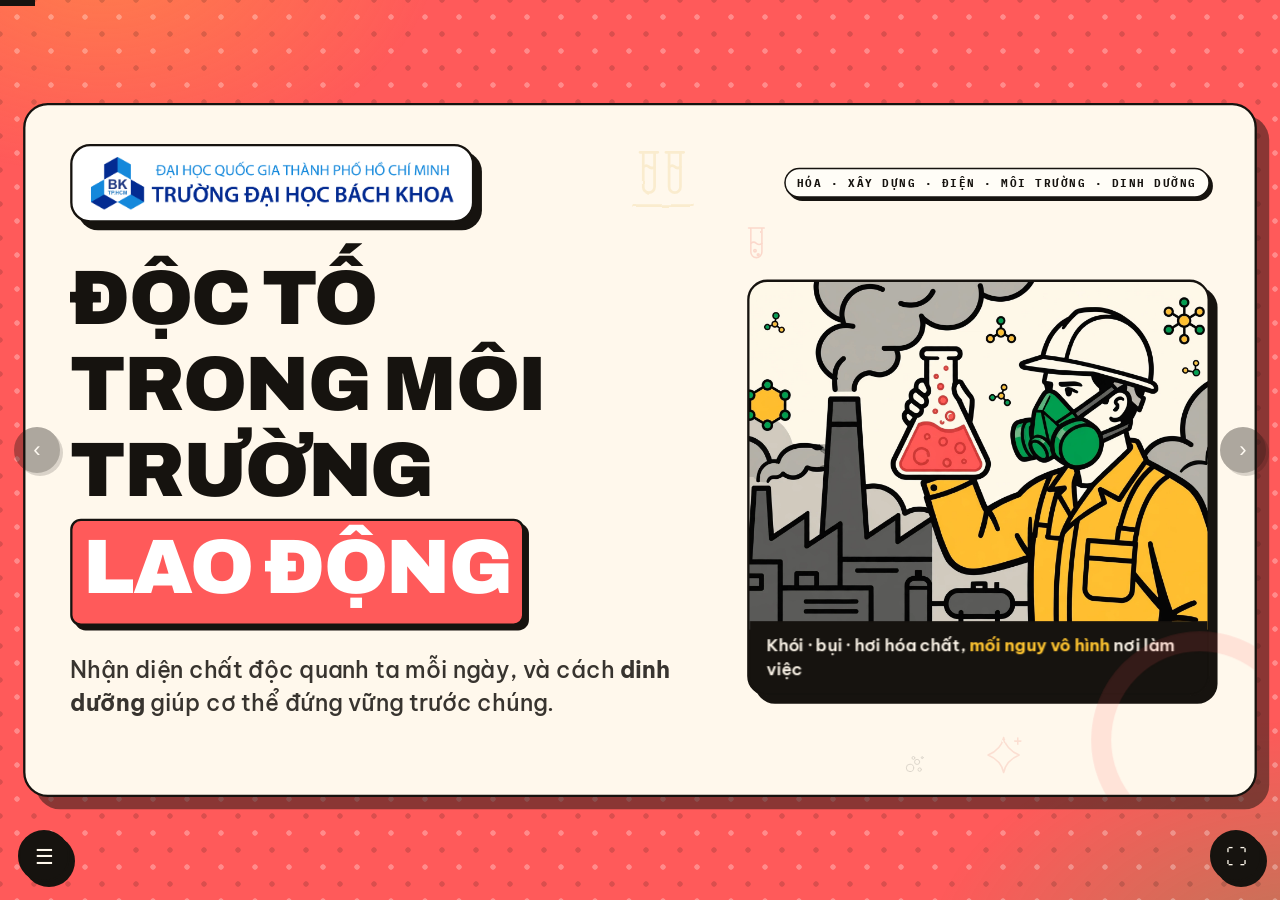
==== index.html @ 179848d3 "Implement feature X to enhance user experience and optimize performance" ====
<!doctype html>
<html lang="vi">
<head>
<meta charset="utf-8" />
<meta name="viewport" content="width=device-width, initial-scale=1, viewport-fit=cover" />
<meta name="color-scheme" content="light" />
<link rel="icon" href="data:," />
<title>Độc tố trong môi trường lao động · Slide thuyết trình</title>
<link rel="preconnect" href="https://fonts.googleapis.com" />
<link rel="preconnect" href="https://fonts.gstatic.com" crossorigin />
<link href="https://fonts.googleapis.com/css2?family=Archivo:wght@500;700;800;900&family=Be+Vietnam+Pro:wght@400;500;600;700&family=IBM+Plex+Mono:wght@500;600;700&display=swap" rel="stylesheet" />
<style>
:root{
  --coral:#FF5A5A; --coral-deep:#E8402F; --cream:#FFF8EC; --paper:#FFFDF7;
  --ink:#16130F; --green:#00A651; --green-bright:#00C853; --pink:#FFD9D0;
  --yellow:#FFC531; --sky:#BFE3FF; --lilac:#E4D9FF;
  --disp:'Archivo',sans-serif; --body:'Be Vietnam Pro',sans-serif; --mono:'IBM Plex Mono',monospace;
  --line:#16130F;
}
*{box-sizing:border-box;margin:0;padding:0}
html,body{height:100%}
body{
  font-family:var(--body); color:var(--ink); overflow:hidden;
  background:var(--coral);
}
body::before{content:""; position:fixed; inset:0; pointer-events:none; z-index:0;
  background:
    radial-gradient(rgba(255,255,255,.30) 2.4px, transparent 3px),
    radial-gradient(rgba(22,19,15,.16) 2.4px, transparent 3px),
    radial-gradient(560px 380px at 8% -6%, rgba(255,197,49,.35), transparent 60%),
    radial-gradient(640px 420px at 102% 108%, rgba(0,200,83,.28), transparent 60%);
  background-size:34px 34px, 34px 34px, auto, auto;
  background-position:0 0, 17px 17px, 0 0, 0 0;
  animation:dotdrift 28s linear infinite;
}
/* nền chấm đỏ phía sau trôi rất chậm, lặp liền mạch theo đúng 1 ô chấm (34px) */
@keyframes dotdrift{from{background-position:0 0,17px 17px,0 0,0 0}to{background-position:34px 34px,51px 51px,0 0,0 0}}
/* ---------- stage ---------- */
#viewport{position:fixed; inset:0; display:flex; align-items:center; justify-content:center; z-index:1; overflow:hidden}
#stage{position:relative; width:1600px; height:900px; flex:none; transform-origin:center center}
.slide{
  position:absolute; inset:0; background:var(--cream); border:3px solid var(--ink);
  border-radius:32px; overflow:hidden; opacity:0; pointer-events:none;
  transform:translateX(70px) scale(.975) rotate(.4deg);
  transition:opacity .45s ease, transform .6s cubic-bezier(.22,1,.36,1);
  box-shadow:16px 16px 0 rgba(22,19,15,.5);
}
.slide.active{opacity:1; pointer-events:auto; transform:none; z-index:2}
.slide.before{transform:translateX(-70px) scale(.975) rotate(-.4deg)}
.slide-inner{position:relative; height:100%; padding:46px 58px 58px; display:flex; flex-direction:column}
.slide-inner::after{content:""; position:absolute; right:-70px; bottom:-70px; width:230px; height:230px; border-radius:50%;
  border:26px solid rgba(255,90,90,.13); pointer-events:none}
.slide.green-bg{background:#EAF7EC}.slide.pink-bg{background:#FFF1EA}.slide.sky-bg{background:#EFF7FF}
/* ---------- slide header ---------- */
.s-head{display:flex; align-items:flex-start; justify-content:space-between; gap:24px; margin-bottom:30px}
.tag{display:inline-flex; align-items:center; gap:9px; font-family:var(--mono); font-size:14.5px; font-weight:700;
  letter-spacing:.14em; text-transform:uppercase; background:var(--ink); color:var(--cream);
  padding:8px 15px; border-radius:999px; border:2.5px solid var(--ink); box-shadow:4px 4px 0 var(--ink)}
.tag .dot{width:9px;height:9px;border-radius:50%;background:var(--green-bright); animation:pulse 1.6s infinite}
.tag.coral{background:var(--coral-deep)} .tag.green{background:var(--green)} .tag.yellow{background:var(--yellow); color:var(--ink)}
.scope-pill{display:inline-flex; align-items:center; font-family:var(--mono); font-size:14.5px; font-weight:700;
  letter-spacing:.14em; text-transform:uppercase; background:var(--paper); color:var(--ink);
  padding:8px 15px; border-radius:999px; border:2.5px solid var(--ink); box-shadow:4px 4px 0 var(--ink); white-space:nowrap}
@keyframes pulse{0%,100%{transform:scale(1);opacity:1}50%{transform:scale(1.5);opacity:.55}}
.s-num{font-family:var(--mono); font-weight:700; font-size:15px; letter-spacing:.1em; opacity:.55; padding-top:10px; white-space:nowrap}
.s-head .s-num{opacity:1; background:var(--paper); border:2.5px solid var(--ink); border-radius:999px; padding:7px 15px; box-shadow:3px 3px 0 var(--ink)}
h2.title{font-family:var(--disp); font-weight:900; font-size:64px; line-height:1.12; letter-spacing:-.015em; margin-top:18px; max-width:1330px}
h2.title .hl{background:var(--coral); color:#fff; padding:.03em .16em .13em; border-radius:.16em; box-decoration-break:clone; -webkit-box-decoration-break:clone; display:inline-block; animation:bob 3.2s ease-in-out infinite}
h2.title .hl.g{background:var(--green)} h2.title .hl.k{background:var(--ink); color:var(--cream)} h2.title .hl.y{background:var(--yellow); color:var(--ink)}
@keyframes bob{0%,100%{transform:translateY(0) rotate(-.6deg)}50%{transform:translateY(-6px) rotate(.6deg)}}
.slide .hl{border:3px solid var(--ink); box-shadow:6px 6px 0 var(--ink)}
.sub{font-size:30px; line-height:1.45; opacity:.85; max-width:1180px; margin-top:14px; font-weight:500}
/* ---------- open layout: text on the page, one image ---------- */
.split{flex:1; min-height:0; display:grid; grid-template-columns:1.04fr .96fr; gap:60px; align-items:stretch}
.split.eq{grid-template-columns:1fr 1fr}
.txtcol{display:flex; flex-direction:column; justify-content:center; min-height:0}
.pts{display:flex; flex-direction:column; justify-content:center; height:100%}
.pt{display:flex; gap:30px; padding:27px 2px; border-bottom:2.5px solid var(--line)}
.pt:first-child{padding-top:6px}
.pt:last-child{border-bottom:0; padding-bottom:6px}
.pt .n{font-family:var(--disp); font-weight:900; font-size:48px; line-height:1; color:var(--coral-deep); flex:none; min-width:78px}
.pt .n.g{color:var(--green)} .pt .n.k{color:var(--ink)} .pt .n.y{color:#D99A00}
.pt h3{font-family:var(--disp); font-weight:800; font-size:36px; line-height:1.14; margin-bottom:7px}
.pt p{font-size:30px; line-height:1.42; font-weight:500}
.pt p .src{display:block; font-size:27px; opacity:.68; margin-top:5px}
.foot{margin-top:24px; padding-top:22px; border-top:2.5px solid var(--line); font-size:30px; line-height:1.45; font-weight:600}
.foot .bigword{font-family:var(--disp); font-weight:900}
/* big statement / stat */
.statement{font-family:var(--disp); font-weight:900; font-size:76px; line-height:1.12; letter-spacing:-.02em}
.statement .hl{background:var(--coral); color:#fff; padding:.02em .14em .14em; border-radius:.14em; display:inline-block; animation:bob 3.4s ease-in-out infinite}
.statement .hl.g{background:var(--green)}
.stat .num{font-family:var(--disp); font-weight:900; font-size:118px; line-height:.95; letter-spacing:-.02em}
.stat .num small{font-size:.42em; font-weight:800}
.stat p{font-size:30px; line-height:1.42; font-weight:500; margin-top:12px; max-width:560px}
.stats3{display:grid; grid-template-columns:repeat(3,1fr); gap:48px}
.stats3 .stat + .stat, .stats3 > div + div{border-left:2.5px solid var(--line); padding-left:48px}
/* plain rows (tables without boxes) */
.lrows{display:flex; flex-direction:column; justify-content:center; flex:1; min-height:0}
.lrow{display:grid; gap:30px; padding:20px 2px; border-bottom:2.5px solid var(--line); align-items:baseline}
.lrow:last-child{border-bottom:0}
.lrow .nm{font-family:var(--disp); font-weight:800; font-size:34px; line-height:1.15}
.lrow .nm .src{display:block; font-family:var(--body); font-weight:500; font-size:26px; opacity:.66; margin-top:5px; line-height:1.35}
.lrow p{font-size:30px; line-height:1.4; font-weight:500}
.lrow .ul{font-family:var(--mono); font-weight:700; font-size:23px; background:var(--coral-deep); color:#fff; border-radius:10px; padding:7px 13px; white-space:nowrap; justify-self:start; border:2px solid var(--ink); box-shadow:3px 3px 0 var(--ink)}
/* journey flow without boxes */
.flow2{display:flex; flex:1; align-items:center; min-height:0}
.fstep{flex:1; padding:6px 26px; border-left:2.5px solid var(--line)}
.fstep:first-child{border-left:0; padding-left:2px}
.fstep .n{font-family:var(--disp); font-weight:900; font-size:58px; color:var(--coral-deep); line-height:1}
.fstep h3{font-family:var(--disp); font-weight:800; font-size:32px; margin:14px 0 8px; line-height:1.15}
.fstep p{font-size:30px; line-height:1.42; font-weight:500}
/* three open columns */
.cols3{display:grid; grid-template-columns:repeat(3,1fr); gap:52px; flex:1; align-items:center; min-height:0}
.cols3 > div + div{border-left:2.5px solid var(--line); padding-left:52px}
.col .n{font-family:var(--disp); font-weight:900; font-size:64px; line-height:1; color:var(--coral-deep)}
.col .n.g{color:var(--green)} .col .n.y{color:#D99A00}
.col h3{font-family:var(--disp); font-weight:800; font-size:37px; margin:16px 0 10px; line-height:1.14}
.col p{font-size:30px; line-height:1.42; font-weight:500}
.col p .src{display:block; font-size:27px; opacity:.68; margin-top:8px}
/* five metal columns */
.cols5{display:grid; grid-template-columns:repeat(5,1fr); gap:34px; flex:1; align-items:center; min-height:0}
.cols5 > div + div{border-left:2.5px solid var(--line); padding-left:30px}
.mcol img{height:104px; object-fit:contain; display:block; margin-bottom:10px}
.mcol .sym{font-family:var(--disp); font-weight:900; font-size:58px; line-height:1}
.mcol .zm{font-family:var(--mono); font-weight:700; font-size:21px; opacity:.62; margin:8px 0 10px}
.mcol p{font-size:26.5px; line-height:1.4; font-weight:500}
/* images */
.imgbig{position:relative; border:3px solid var(--ink); border-radius:26px; overflow:hidden; min-height:0; display:flex; flex-direction:column; background:var(--ink);
  box-shadow:10px 10px 0 var(--ink)}
.imgbig img.ph{width:100%; flex:1; min-height:0; object-fit:cover; display:block}
img.bw{filter:grayscale(1) contrast(1.06)}
.imgbig .cap{flex:none; background:var(--ink); color:var(--cream); font-size:22px; font-weight:600;
  padding:16px 22px; line-height:1.4}
.imgbig .cap b{color:var(--yellow)}
.imgwhite{background:#fff; border:3px solid var(--ink); border-radius:26px; box-shadow:10px 10px 0 var(--ink); display:flex; flex-direction:column; align-items:center; justify-content:center; padding:26px; gap:12px; min-height:0}
.imgwhite img{max-width:100%; max-height:100%; object-fit:contain}
/* thẻ nội dung nhích lên nhẹ + bóng đậm hơn khi rê chuột; dùng thuộc tính translate
   để không xung đột với animation pop (vốn animate transform) lúc mở slide */
.split .imgbig,.split .imgwhite,.box{transition:translate .25s ease, box-shadow .25s ease}
.split .imgbig:hover,.split .imgwhite:hover,.box:hover{translate:0 -5px; box-shadow:13px 15px 0 var(--ink)}
/* illustration: frameless, transparent background, sits directly on the slide */
.illus{background:transparent; border:0; box-shadow:none; border-radius:0; display:flex; justify-content:center; padding:0}
.illus img{display:block; background:transparent; border:0; box-shadow:none}
/* compact points grid (slide 24): tighter rows so everything fits one screen */
.compact .pt{padding:16px 2px}
.compact .pt h3{font-size:33px; margin-bottom:6px}
.compact .pt p{font-size:28px; line-height:1.38}
.figcap{font-family:var(--disp); font-weight:800; font-size:27px; text-align:center; margin-top:16px; line-height:1.3}
.figcap span{display:block; font-family:var(--body); font-weight:500; font-size:26px; opacity:.7; margin-top:4px}
/* the single accent box, used sparingly */
.box{border:3px solid var(--ink); border-radius:24px; padding:32px 36px; display:flex; flex-direction:column; gap:10px; box-shadow:10px 10px 0 var(--ink)}
.box.c-ink{background:var(--ink); color:var(--cream)} .box.c-coral{background:var(--coral); color:#fff}
.box.c-green{background:var(--green); color:#fff} .box.c-yellow{background:var(--yellow)}
.kick{font-family:var(--mono); font-size:14px; font-weight:700; letter-spacing:.16em; text-transform:uppercase; opacity:.66}
.fx{font-family:var(--mono); font-weight:700; font-size:1.09em; letter-spacing:.01em; color:var(--coral-deep); white-space:nowrap}
sub,sup{font-size:.6em; line-height:0}
.lrows.tight .lrow{padding:5px 2px}
.lrows.tight .nm{font-size:32px}
.lrows.tight .nm .src{font-size:23px; margin-top:3px}
.lrows.tight p .src{display:block; font-size:23px; opacity:.66; margin-top:4px}
.pts.tight .pt{padding:19px 2px}
.imgwhite img.fill{flex:1; min-height:0; width:100%; object-fit:contain}
.chip{display:inline-block; font-family:var(--mono); font-weight:700; font-size:16px; background:var(--ink); color:var(--cream);
  border-radius:9px; padding:4px 11px; vertical-align:middle; border:2px solid var(--ink); box-shadow:3px 3px 0 var(--ink)}
.chip.r{background:var(--coral-deep)} .chip.g{background:var(--green)}
/* thang 5 cấp độ độc (slide LD50): 5 cột thấp dần, màu từ đỏ đậm nhất (độc nhất) nhạt dần tới vàng */
.toxscale{margin-top:22px}
.toxscale .ts-head{display:flex; justify-content:space-between; align-items:baseline; gap:14px; margin-bottom:12px}
.toxscale .ts-head .t{font-family:var(--disp); font-weight:900; font-size:27px; white-space:nowrap}
.toxscale .ts-head .dir{font-family:var(--mono); font-weight:700; font-size:15px; letter-spacing:.05em; text-transform:uppercase; opacity:.6; text-align:right}
.ts-bars{display:flex; gap:10px}
.ts-lv{flex:1; min-width:0; display:flex; flex-direction:column; align-items:center; text-align:center}
.ts-lv .bw{height:92px; width:100%; display:flex; align-items:flex-end}
.ts-lv i{display:block; width:100%; height:var(--h); background:var(--c); border:3px solid var(--ink); border-radius:9px 9px 0 0; box-shadow:5px 5px 0 rgba(22,19,15,.8)}
.ts-lv b{font-family:var(--disp); font-weight:900; font-size:25px; line-height:1; margin-top:11px}
.ts-lv span{font-size:19px; font-weight:600; line-height:1.25; opacity:.85; margin-top:3px}
/* entrance motion */
.slide.active .pt, .slide.active .lrow, .slide.active .fstep, .slide.active .col,
.slide.active .mcol, .slide.active .imgbig, .slide.active .imgwhite, .slide.active .illus, .slide.active .stat,
.slide.active .box, .slide.active .foot, .slide.active .ts-lv{
  animation:pop .85s cubic-bezier(.22,1,.36,1) both; animation-delay:calc(var(--d,0)*55ms + 30ms)}
@keyframes pop{from{opacity:0; transform:translateY(30px) scale(.985)}to{opacity:1; transform:none}}
/* tiêu đề trượt nhẹ từ trái vào khi mở slide */
.slide.active h2.title, .slide.active .bigtitle{animation:tin .95s cubic-bezier(.22,1,.36,1) both}
.slide.active .statement{animation:tin .95s cubic-bezier(.22,1,.36,1) both; animation-delay:calc(var(--d,0)*55ms + 30ms)}
@keyframes tin{from{opacity:0; transform:translateX(-56px)}to{opacity:1; transform:none}}
/* ảnh minh họa zoom rất nhẹ 1.0 -> 1.05 rồi dừng khi slide mở */
.slide.active .imgbig img.ph{animation:kenburns 7s cubic-bezier(.22,1,.36,1) both}
@keyframes kenburns{from{transform:scale(1)}to{transform:scale(1.05)}}
/* dải chú thích đen dưới ảnh trượt lên từ dưới khi slide mở */
.slide.active .imgbig .cap{animation:capup .8s cubic-bezier(.22,1,.36,1) both; animation-delay:.3s}
@keyframes capup{from{transform:translateY(110%)}to{transform:translateY(0)}}
/* số thứ tự 01–04 rơi lần lượt từ trên xuống, nối tiếp nhau theo --d của hàng chứa nó */
.slide.active .pt .n, .slide.active .fstep .n, .slide.active .col .n{
  animation:numdrop .75s cubic-bezier(.22,1,.36,1) both; animation-delay:calc(var(--d,0)*130ms + 120ms)}
@keyframes numdrop{from{opacity:0; transform:translateY(-32px)}to{opacity:1; transform:none}}
/* công thức hóa học sáng lên một nhịp vàng khi slide mở để hút mắt, rồi trở lại bình thường */
.slide.active .fx{animation:fxpulse 1.8s ease-in-out .35s 1 both}
@keyframes fxpulse{0%,100%{background-color:transparent; text-shadow:none}
  35%{background-color:rgba(255,197,49,.5); text-shadow:0 0 16px rgba(255,197,49,.95)}}
/* các hàng trong bảng hiện lần lượt từ trên xuống, nối tiếp nhau rõ hơn nhịp pop chung */
.slide.active .lrow{animation:rowin .75s cubic-bezier(.22,1,.36,1) both; animation-delay:calc(var(--d,0)*100ms + 70ms)}
@keyframes rowin{from{opacity:0; transform:translateX(-26px)}to{opacity:1; transform:none}}
/* khối highlight sau từ khóa quét nhẹ từ trái sang phải khi slide mở, xong mới nhún bob như cũ;
   vùng clip nới âm ra ngoài để không cắt mất bóng cứng 6px của khối highlight */
.slide.active .hl{animation:bob 3.2s ease-in-out infinite, hlsweep .9s cubic-bezier(.22,1,.36,1) .3s both!important}
@keyframes hlsweep{from{clip-path:inset(-14% 100% -26% -6%)}to{clip-path:inset(-14% -26% -26% -6%)}}
@media (prefers-reduced-motion:reduce){.slide.active .hl{animation:none!important}}
/* floating deco */
.floaty{position:absolute; pointer-events:none; animation:floaty 5.5s ease-in-out infinite}
@keyframes floaty{0%,100%{transform:translateY(0) rotate(var(--r,0deg))}50%{transform:translateY(-16px) rotate(var(--r,0deg))}}
/* doodle hóa học vẽ tay: JS rải ngẫu nhiên vào vùng trống của từng slide, không đè nội dung */
.doodles{position:absolute; inset:0; z-index:-1; pointer-events:none}
.doodle{position:absolute; pointer-events:none; animation:drift 7s ease-in-out infinite}
.doodle svg{display:block; width:100%; height:100%; filter:url(#sketch)}
@keyframes drift{0%,100%{transform:translateY(0) rotate(var(--r,0deg))}50%{transform:translateY(-7px) rotate(var(--r,0deg))}}
@media print{ .doodle{animation:none!important} .doodle svg{filter:none} }
/* donut */
.donut{transform:rotate(-90deg)}
.donut .ring{stroke:var(--coral); stroke-dasharray:326.7; stroke-dashoffset:326.7; transition:stroke-dashoffset 1.7s cubic-bezier(.22,1,.36,1) .15s}
.slide.active .donut .ring{stroke-dashoffset:var(--off,60)}
.mol{flex:none}
/* ---------- HUD ---------- */
#progress{position:fixed; top:0; left:0; height:6px; background:var(--ink); z-index:60; width:0; transition:width .6s cubic-bezier(.22,1,.36,1)}
.corner-btn{position:fixed; bottom:18px; z-index:50; width:52px; height:52px; border-radius:50%;
  background:var(--ink); color:var(--cream); border:2.5px solid var(--ink); cursor:pointer;
  display:flex; align-items:center; justify-content:center; font-size:21px; line-height:1;
  box-shadow:5px 5px 0 var(--ink); transition:transform .2s, background .2s}
.corner-btn:hover{background:var(--coral-deep); transform:translateY(-2px)}
.corner-btn:focus-visible{outline:3px solid var(--yellow); outline-offset:2px}
#btnToc{left:18px}
#btnFs{right:18px}
.edge{position:fixed; top:0; bottom:0; width:74px; z-index:40; display:flex; align-items:center; justify-content:center; cursor:pointer; background:transparent; border:0}
.edge span{width:46px; height:46px; border-radius:50%; background:var(--ink); color:#fff; display:flex; align-items:center; justify-content:center;
  font-size:22px; opacity:.35; transition:opacity .25s, transform .25s; border:2.5px solid var(--ink); box-shadow:3px 3px 0 rgba(22,19,15,.45)}
.edge:hover span{opacity:1; transform:scale(1.12)}
#edgeL{left:0} #edgeR{right:0}
/* nút chuyển slide hai bên nảy nhẹ một nhịp mỗi khi đổi slide (JS thêm .bump trong go()) */
.edge.bump span{animation:edgehop .5s cubic-bezier(.22,1,.36,1)}
@keyframes edgehop{0%{transform:scale(1)}30%{transform:scale(1.28)}55%{transform:scale(.93)}100%{transform:scale(1)}}
/* ---------- TOC ---------- */
#toc{position:fixed; inset:0; z-index:80; background:rgba(22,19,15,.94); display:none; overflow:auto; padding:46px 5vw 64px}
#toc.open{display:block}
#toc h2{color:var(--cream); font-family:var(--disp); font-weight:900; font-size:40px; margin-bottom:28px; padding-right:230px; line-height:1.15}
#toc .grid{display:grid; grid-template-columns:repeat(auto-fill,minmax(300px,1fr)); gap:12px}
#toc button{text-align:left; background:var(--cream); border:2.5px solid var(--ink); border-radius:16px; padding:14px 18px; cursor:pointer;
  font-family:var(--body); display:flex; gap:13px; align-items:baseline; box-shadow:4px 4px 0 rgba(255,90,90,.9); min-height:56px}
#toc button:hover{transform:translate(-1px,-1px)}
#toc button .no{font-family:var(--mono); font-weight:700; color:var(--coral-deep); font-size:15px}
#toc button .tt{font-weight:700; font-size:16.5px; line-height:1.3}
#tocClose{position:fixed; top:24px; right:28px; z-index:81}
#toc #tocClose{background:var(--coral-deep); color:#fff; border:2.5px solid var(--cream); border-radius:999px;
  font-family:var(--disp); font-weight:800; font-size:18px; letter-spacing:.02em; padding:13px 24px; min-height:0;
  box-shadow:0 6px 22px rgba(0,0,0,.45); cursor:pointer}
#toc #tocClose:hover{background:var(--coral); transform:translateY(-1px)}
@media (prefers-reduced-motion:reduce){
  *,*::before,*::after{animation-duration:.01ms!important; animation-iteration-count:1!important; transition-duration:.01ms!important}
}
</style>
</head>
<body>
<div id="progress"></div>
<svg width="0" height="0" style="position:absolute" aria-hidden="true"><defs><filter id="sketch" x="-8%" y="-8%" width="116%" height="116%"><feTurbulence type="fractalNoise" baseFrequency="0.05" numOctaves="2" seed="7" result="n"/><feDisplacementMap in="SourceGraphic" in2="n" scale="3"/></filter></defs></svg>
<div id="viewport"><div id="stage">

<!-- 1 · COVER -->
<section class="slide" data-sec="Mở đầu" data-title="Trang bìa: Độc tố trong môi trường lao động">
  <div class="slide-inner" style="padding:50px 58px 54px;justify-content:space-between">
    <div style="display:flex;align-items:center;gap:22px">
      <div class="imgwhite" style="--d:0;padding:14px 24px;flex:none">
        <img src="[data-uri]" alt="Logo Trường Đại học Bách khoa, Đại học Quốc gia Thành phố Hồ Chí Minh" style="width:470px;height:auto;display:block" />
      </div>
      <span class="scope-pill" style="margin-left:auto">HÓA · XÂY DỰNG · ĐIỆN · MÔI TRƯỜNG · DINH DƯỠNG</span>
    </div>
    <div style="display:flex;align-items:center;gap:56px;flex:1;min-height:0">
      <div style="flex:1;min-width:0;display:flex;flex-direction:column;justify-content:center;gap:36px">
        <div class="bigtitle" style="font-family:var(--disp);font-weight:900;font-size:100px;line-height:1.12;letter-spacing:-.02em">
          ĐỘC TỐ<br/>TRONG MÔI TRƯỜNG<br/><span class="hl" style="background:var(--coral);color:#fff;padding:.05em .14em .16em;border-radius:.14em;display:inline-block;margin-top:.06em;animation:bob 3.4s ease-in-out infinite">LAO ĐỘNG</span>
        </div>
        <p class="sub" style="font-size:30px;max-width:820px;margin-top:0">Nhận diện chất độc quanh ta mỗi ngày, và cách <b>dinh dưỡng</b> giúp cơ thể đứng vững trước chúng.</p>
      </div>
      <div class="imgbig" style="--d:1;width:600px;height:540px;flex:none;align-self:center">
        <img class="ph" style="object-position:center 20%" src="[data-uri]" alt="Minh họa công nhân đeo mặt nạ phòng độc cầm bình hóa chất, phía sau là nhà máy và khói độc" />
        <span class="cap">Khói · bụi · hơi hóa chất, <b>mối nguy vô hình</b> nơi làm việc</span>
      </div>
    </div>
  </div>
</section>

<!-- 2 · LÝ DO CHỌN ĐỀ TÀI -->
<section class="slide" data-sec="Nhóm trưởng, Mở đầu · Lý thuyết · Kết luận" data-title="Vì sao chọn đề tài này?">
  <div class="slide-inner" style="padding-left:118px;padding-right:118px">
    <div class="s-head"><div>
      <h2 class="title">Vì sao chọn <span class="hl">đề tài</span> này?</h2></div><span class="s-num">02</span></div>
    <div class="split">
      <div class="txtcol">
        <div class="statement" style="--d:0">Độc tố ở<br/>quanh ta<br/><span class="hl">mỗi ngày</span></div>
        <p style="font-size:30px;line-height:1.45;font-weight:500;margin-top:26px;max-width:560px">Trong thực phẩm, nước uống, không khí, và ngay tại nơi làm việc. Không ai đứng ngoài vòng phơi nhiễm.</p>
      </div>
      <div class="pts">
        <div class="pt" style="--d:1"><span class="n">01</span><div><h3>Bốn ngành, hai mặt</h3><p>Hóa, xây dựng, điện, môi trường vừa thúc đẩy kinh tế, vừa phát sinh nguy cơ nhiễm độc.</p></div></div>
        <div class="pt" style="--d:2"><span class="n">02</span><div><h3>Phòng ngừa là vàng</h3><p>Phòng ngừa chủ động luôn hiệu quả hơn xử lý hậu quả.</p></div></div>
        <div class="pt" style="--d:3"><span class="n g">03</span><div><h3>Dinh dưỡng là lá chắn</h3><p>Ăn uống hợp lý giúp giảm tác hại và tăng đào thải độc tố, nhưng không thay thế điều trị y tế.</p></div></div>
      </div>
    </div>
  </div>
</section>

<!-- 3 · MỤC TIÊU & PHẠM VI -->
<section class="slide" data-sec="Nhóm trưởng, Mở đầu · Lý thuyết · Kết luận" data-title="Mục tiêu & phạm vi nghiên cứu">
  <div class="slide-inner">
    <div class="s-head"><div>
      <h2 class="title">Mục tiêu &amp; <span class="hl y">phạm vi</span></h2></div><span class="s-num">03</span></div>
    <div class="pts tight" style="flex:1">
      <div class="pt" style="--d:0"><span class="n">01</span><div><h3>Hiểu bản chất</h3><p>Nắm khái niệm, phân loại và đường xâm nhập của độc tố.</p></div></div>
      <div class="pt" style="--d:1"><span class="n">02</span><div><h3>Nhận diện</h3><p>Chỉ mặt các độc tố thường gặp trong 4 ngành nghề.</p></div></div>
      <div class="pt" style="--d:2"><span class="n">03</span><div><h3>Làm rõ dinh dưỡng</h3><p>Vai trò của ăn uống + so sánh tháp dinh dưỡng xưa và nay.</p></div></div>
      <div class="pt" style="--d:3"><span class="n">04</span><div><h3>Đề xuất phòng ngừa</h3><p>Biện pháp cụ thể cho từng ngành, từng nhóm độc tố.</p></div></div>
    </div>
    <p class="foot" style="--d:4"><span class="bigword">Phạm vi:</span> người lao động &amp; cộng đồng xung quanh · Tổng quan lý thuyết, không đi sâu vào điều trị lâm sàng.</p>
  </div>
</section>

<!-- 4 · KHÁI NIỆM -->
<section class="slide" data-sec="Nhóm trưởng, Mở đầu · Lý thuyết · Kết luận" data-title="4 khái niệm cốt lõi">
  <div class="slide-inner">
    <div class="s-head"><div>
      <h2 class="title">4 khái niệm <span class="hl k">cốt lõi</span></h2></div><span class="s-num">04</span></div>
    <div class="pts tight" style="flex:1">
      <div class="pt" style="--d:0"><span class="n">01</span><div><h3>Độc chất học</h3><p>Ngành khoa học nghiên cứu chất độc và tác động của chúng lên cơ thể sống, môi trường.</p></div></div>
      <div class="pt" style="--d:1"><span class="n">02</span><div><h3>Chất độc</h3><p>Vào cơ thể với lượng nhỏ đã gây hại: từ đau đầu, buồn nôn đến co giật, có thể tử vong.</p></div></div>
      <div class="pt" style="--d:2"><span class="n">03</span><div><h3>Ngộ độc</h3><p>Sự rối loạn của cơ thể dưới tác dụng của chất độc.</p></div></div>
      <div class="pt" style="--d:3"><span class="n">04</span><div><h3>Phơi nhiễm</h3><p>Cơ thể tiếp xúc với chất độc, bước đầu tiên của mọi hành trình nhiễm độc.</p></div></div>
    </div>
    <p class="foot" style="--d:4"><span class="bigword">Đường đi + liều lượng</span> quyết định mức độ nguy hiểm.</p>
  </div>
</section>

<!-- 5 · PHÂN LOẠI 1 -->
<section class="slide" data-sec="Nhóm trưởng, Mở đầu · Lý thuyết · Kết luận" data-title="Phân loại: nguồn gốc & dạng tác động">
  <div class="slide-inner">
    <div class="s-head"><div>
      <h2 class="title">Theo nguồn gốc &amp; <span class="hl">dạng tác động</span></h2>
      <p class="sub">Nguồn gốc: <b>tự nhiên</b> (nọc độc, độc tố sinh học) · <b>hóa học</b> (kim loại nặng, dung môi) · <b>sinh học</b> (độc tố vi khuẩn).</p></div><span class="s-num">05</span></div>
    <div class="pts tight" style="flex:1">
      <div class="pt" style="--d:0"><span class="n">01</span><div><h3>Hóa sinh</h3><p>Thay đổi phản ứng hóa sinh, enzyme và nội tiết trong cơ thể.</p></div></div>
      <div class="pt" style="--d:1"><span class="n">02</span><div><h3>Gây ung thư · đột biến</h3><p>Tổn thương DNA, gen, benzen gây ung thư máu, tia UV gây ung thư da.</p></div></div>
      <div class="pt" style="--d:2"><span class="n">03</span><div><h3>Cơ quan đích &amp; dinh dưỡng</h3><p>Gây hại một cơ quan cụ thể; hoặc cản trở hấp thu, ăn nhiều cá biển lớn dễ tích lũy thủy ngân.</p></div></div>
      <div class="pt" style="--d:3"><span class="n">04</span><div><h3>Hành vi</h3><p>Tác động lên thần kinh, thường gây nghiện, điển hình là caffeine.</p></div></div>
    </div>
    <p class="foot" style="--d:4;margin-top:12px;padding-top:14px"><span class="bigword">Một chất, nhiều mặt:</span> cùng một độc tố có thể thuộc nhiều nhóm tác động cùng lúc.</p>
  </div>
</section>

<!-- 6 · PHÂN LOẠI 2 : LD50 -->
<section class="slide" data-sec="Nhóm trưởng, Mở đầu · Lý thuyết · Kết luận" data-title="Phân loại: mức độ độc LD50 / LC50 & thời gian">
  <div class="slide-inner">
    <div class="s-head"><div>
      <h2 class="title">Đo độ độc: <span class="hl">LD50</span> &amp; thời gian</h2></div><span class="s-num">06</span></div>
    <div class="split">
      <div class="txtcol" style="gap:36px">
        <div class="stat" style="--d:0"><div class="num">LD<sub>50</sub></div>
          <p>Liều gây chết <b>50%</b> động vật thí nghiệm (mg/kg). Giá trị <b>càng thấp → chất càng độc</b>. LC<sub>50</sub> là nồng độ gây chết 50%.</p></div>
        <p style="font-size:30px;line-height:1.45;font-weight:500;max-width:560px">Từ <b>siêu cấp tính</b>, vài giây, như kali cyanide KCN, đến <b>mạn tính</b>: tích lũy nhiều năm trong xương, gan, thận.</p>
      </div>
      <div style="display:flex;flex-direction:column;min-height:0">
        <div class="imgwhite" style="--d:1;flex:1"><img class="fill" src="[data-uri]" alt="Cấu trúc tinh thể kali cyanide KCN, ví dụ chất siêu cấp tính" /></div>
        <div class="toxscale" role="img" aria-label="Thang 5 cấp độ độc, từ độc nhất đến ít độc nhất: I-a cực độc, I-b rất độc, II độc, III nguy hiểm, IV cẩn thận">
          <div class="ts-head"><span class="t">5 cấp độ độc</span><span class="dir">Độc nhất → ít độc nhất</span></div>
          <div class="ts-bars">
            <div class="ts-lv" style="--d:2;--c:#8F0D04;--h:100%"><div class="bw"><i></i></div><b>I-a</b><span>cực độc</span></div>
            <div class="ts-lv" style="--d:3;--c:#C1270F;--h:80%"><div class="bw"><i></i></div><b>I-b</b><span>rất độc</span></div>
            <div class="ts-lv" style="--d:4;--c:#E8402F;--h:62%"><div class="bw"><i></i></div><b>II</b><span>độc</span></div>
            <div class="ts-lv" style="--d:5;--c:#F07B1D;--h:45%"><div class="bw"><i></i></div><b>III</b><span>nguy hiểm</span></div>
            <div class="ts-lv" style="--d:6;--c:#F5B921;--h:30%"><div class="bw"><i></i></div><b>IV</b><span>cẩn thận</span></div>
          </div>
        </div>
      </div>
    </div>
  </div>
</section>

<!-- 7 · ĐƯỜNG XÂM NHẬP -->
<section class="slide" data-sec="Nhóm trưởng, Mở đầu · Lý thuyết · Kết luận" data-title="3 đường xâm nhập vào cơ thể">
  <div class="slide-inner">
    <div class="s-head"><div>
      <h2 class="title">Chất độc vào cơ thể <span class="hl g">bằng đường nào?</span></h2></div><span class="s-num">07</span></div>
    <div class="cols3">
      <div class="col" style="--d:0"><div class="n g">01</div><h3>Hô hấp, chủ yếu</h3><p>Khí, hơi, bụi vào phổi qua phế nang rồi thẳng vào máu.<span class="src">CO · hơi benzen, toluen · bụi PM2.5</span></p></div>
      <div class="col" style="--d:1"><div class="n">02</div><h3>Tiêu hóa, chủ yếu</h3><p>Thức ăn, nước uống nhiễm độc; hấp thu ở ruột non vào máu.<span class="src">Kim loại nặng · thuốc trừ sâu trên rau củ</span></p></div>
      <div class="col" style="--d:2"><div class="n y">03</div><h3>Da &amp; niêm mạc</h3><p>Chất tan trong chất béo thấm qua da; chất phân cực kích ứng tại chỗ.<span class="src">Dung môi hữu cơ · thuốc trừ sâu</span></p></div>
    </div>
    <p class="foot" style="--d:3"><span class="bigword">Đường khác:</span> tiêm · vết cắn · vết thương hở, xâm nhập chủ động (ăn uống, tiêm) hoặc bị động (hít khí độc, thấm qua da).</p>
  </div>
</section>

<!-- 8 · HÀNH TRÌNH TRONG CƠ THỂ -->
<section class="slide" data-sec="Nhóm trưởng, Mở đầu · Lý thuyết · Kết luận" data-title="Hành trình của chất độc trong cơ thể">
  <div class="slide-inner">
    <div class="s-head"><div>
      <h2 class="title">Hành trình của <span class="hl">chất độc</span> trong cơ thể</h2></div><span class="s-num">08</span></div>
    <div class="flow2">
      <div class="fstep" style="--d:0"><span class="n">01</span><h3>Phơi nhiễm</h3><p>Tiếp xúc qua hô hấp, tiêu hóa, da &amp; niêm mạc.</p></div>
      <div class="fstep" style="--d:1"><span class="n">02</span><h3>Hấp thu &amp; phân bố</h3><p>Vào máu, theo dòng máu đi khắp cơ thể.</p></div>
      <div class="fstep" style="--d:2"><span class="n">03</span><h3>Chuyển hóa</h3><p>Gan xử lý chất lạ, nhanh hay chậm tùy cơ địa.</p></div>
      <div class="fstep" style="--d:3"><span class="n">04</span><h3>Tích lũy / gây độc</h3><p>Phần không thải kịp đọng ở mô, xương, nội tạng.</p></div>
      <div class="fstep" style="--d:4"><span class="n">05</span><h3>Đào thải</h3><p>Qua nước tiểu, phân, phổi và mồ hôi.</p></div>
    </div>
    <p class="foot" style="--d:5">Chuyển hóa phụ thuộc gen, tuổi, bệnh lý, và <b>chế độ dinh dưỡng</b>: yếu tố <span class="bigword">có thể can thiệp được</span>.</p>
  </div>
</section>

<!-- 9 · DIVIDER DINH DƯỠNG -->
<section class="slide green-bg" data-sec="Người 1, Dinh dưỡng" data-title="Phần chuyển: Dinh dưỡng chữa lành">
  <div class="slide-inner" style="justify-content:center">
    
    <div class="bigtitle" style="font-family:var(--disp);font-weight:900;font-size:100px;line-height:1.1;margin-top:26px">DINH DƯỠNG<br/><span class="hl g" style="background:var(--green);color:#fff;padding:.02em .14em .14em;border-radius:.14em;display:inline-block;animation:bob 3.4s ease-in-out infinite">CHỮA LÀNH</span></div>
    <p class="sub" style="font-size:30px">Vì sao ăn uống đúng cách giúp cơ thể chống lại độc tố, và tháp dinh dưỡng đã thay đổi ra sao?</p>
    <div style="display:flex;gap:14px;margin-top:30px;flex-wrap:wrap">
      <span class="chip g" style="font-size:17px;padding:9px 16px">GAN GIẢI ĐỘC</span>
      <span class="chip" style="font-size:17px;padding:9px 16px">CHẤT CHỐNG OXY HÓA</span>
      <span class="chip g" style="font-size:17px;padding:9px 16px">CHẤT XƠ</span>
      <span class="chip" style="font-size:17px;padding:9px 16px">6 VI CHẤT</span>
      <span class="chip g" style="font-size:17px;padding:9px 16px">THÁP DINH DƯỠNG XƯA → NAY</span>
    </div>
  </div>
</section>

<!-- 10 · GAN -->
<section class="slide" data-sec="Người 1, Dinh dưỡng" data-title="Gan, nhà máy xử lý độc của cơ thể">
  <div class="slide-inner">
    <div class="s-head"><div>
      <h2 class="title">Gan, <span class="hl g">nhà máy</span> xử lý độc</h2></div><span class="s-num">10</span></div>
    <div class="split">
      <div class="imgbig" style="--d:0"><img class="ph" src="[data-uri]" alt="Minh họa vai trò của gan: chuyển hóa dinh dưỡng, giải độc, tạo mật, dự trữ máu và vitamin" /><span class="cap">Giải độc · tạo mật · <b>dự trữ vitamin &amp; máu</b></span></div>
      <div class="txtcol" style="gap:44px">
        <div class="stat" style="--d:1"><div class="num" style="color:var(--green)"><span data-count="500">500</span>+</div><p><b>chức năng</b> khác nhau do gan đảm nhiệm (Healthline, 2025).</p></div>
        <div class="stat" style="--d:2"><div class="num">1,2–1,5<small> kg</small></div><p>Khối lượng gan người trưởng thành, cơ quan nội tạng lớn nhất. Mọi chất hấp thu từ ruột đều qua gan “kiểm duyệt” trước khi vào máu.</p></div>
      </div>
    </div>
  </div>
</section>

<!-- 11 · YẾU TỐ HẠI GAN -->
<section class="slide" data-sec="Người 1, Dinh dưỡng" data-title="Điều gì đang làm hại gan?">
  <div class="slide-inner">
    <div class="s-head" style="margin-bottom:22px"><div>
      <h2 class="title">Điều gì đang <span class="hl">làm hại</span> gan?</h2></div><span class="s-num">11</span></div>
    <div class="split">
      <div class="imgbig" style="--d:0"><img class="ph" src="[data-uri]" alt="Bàn đầy rượu bia, thuốc lá, thuốc và đồ ăn nhanh, những yếu tố gây hại cho gan" /><span class="cap">Gánh nặng <b>thầm lặng</b> của gan</span></div>
      <div class="pts">
        <div class="pt" style="--d:1"><span class="n">01</span><div><h3>Rượu &amp; thuốc lá</h3><p>Gan nhiễm mỡ, viêm gan, xơ gan; khói thuốc tấn công trực tiếp tế bào gan.</p></div></div>
        <div class="pt" style="--d:2"><span class="n">02</span><div><h3>Tiểu đường &amp; quá liều bổ sung</h3><p>Tăng nguy cơ gan nhiễm mỡ; thừa vitamin A cũng gây nhiễm độc gan.</p></div></div>
        <div class="pt" style="--d:3"><span class="n">03</span><div><h3>Hóa trị · bệnh lao · nhiễm trùng ruột</h3><p>Đều làm tổn thương gan và suy yếu “hàng rào” giải độc đầu tiên.</p></div></div>
      </div>
    </div>
  </div>
</section>

<!-- 12 · CHỐNG OXY HÓA -->
<section class="slide" data-sec="Người 1, Dinh dưỡng" data-title="Chất chống oxy hóa, đội bảo vệ tế bào">
  <div class="slide-inner">
    <div class="s-head"><div>
      <h2 class="title">Chất chống oxy hóa, <span class="hl g">đội bảo vệ</span> tế bào</h2>
      <p class="sub">Dập tắt gốc tự do, cắt đứt dây chuyền gây hại, và chúng <b>phối hợp với nhau</b>, không hoạt động riêng lẻ.</p></div><span class="s-num">12</span></div>
    <div class="split">
      <div class="pts tight">
        <div class="pt" style="--d:0"><span class="n g">E</span><div><h3>Vitamin E, giữ màng tế bào</h3><p>Bảo vệ màng tế bào, chặn phản ứng oxy hóa dây chuyền với chất béo.</p></div></div>
        <div class="pt" style="--d:1"><span class="n g">C</span><div><h3>Vitamin C, chiến đấu pha nước</h3><p>Hoạt động trong môi trường nước và <b>tái sinh vitamin E</b>.</p></div></div>
        <div class="pt" style="--d:2"><span class="n g">Se</span><div><h3>Selen &amp; glutathione, enzyme nội sinh</h3><p>Selen nằm trong enzyme GPx xử lý peroxide; GSH giữ cân bằng oxy hóa – khử.</p></div></div>
      </div>
      <div class="imgbig" style="--d:3"><img class="ph" src="[data-uri]" alt="Bốn nhóm thực phẩm giàu chất chống oxy hóa: vitamin C, vitamin E, selenium và tiền chất glutathione" /><span class="cap">Ổi, cam, bưởi · lạc, hạt hướng dương · <b>cá, tôm, trứng</b></span></div>
    </div>
  </div>
</section>

<!-- 13 · CHẤT XƠ -->
<section class="slide" data-sec="Người 1, Dinh dưỡng" data-title="Chất xơ, người gác cổng đường ruột">
  <div class="slide-inner">
    <div class="s-head" style="margin-bottom:16px"><div>
      <h2 class="title">Chất xơ, <span class="hl g">người gác cổng</span> đường ruột</h2>
      <p class="sub">Cơ thể không tiêu hóa được chất xơ, nó đi qua ruột, nuôi vi khuẩn có lợi và giữ vững hàng rào bảo vệ.</p></div><span class="s-num">13</span></div>
    <div class="split">
      <div class="pts">
        <div class="pt" style="--d:0"><span class="n g">01</span><div><h3>Xơ hòa tan</h3><p>Hấp thu nước, tạo gel → điều hòa tiêu hóa, nuôi hệ vi sinh đường ruột.<span class="src">Yến mạch · chuối · táo · các loại đậu</span></p></div></div>
        <div class="pt" style="--d:1"><span class="n g">02</span><div><h3>Xơ không hòa tan</h3><p>Tăng khối lượng phân, thúc đẩy nhu động ruột, đẩy cặn bã ra ngoài.<span class="src">Rau xanh · vỏ trái cây · ngũ cốc nguyên hạt</span></p></div></div>
      </div>
      <div class="imgbig" style="--d:2"><img class="ph" src="[data-uri]" alt="Thực phẩm giàu chất xơ hòa tan và không hòa tan: rau xanh, yến mạch, chuối, táo, các loại đậu" /><span class="cap">Ăn đủ xơ = <b>đào thải độc tố qua phân</b> mỗi ngày</span></div>
    </div>
  </div>
</section>

<!-- 14 · BẢNG 6 VI CHẤT -->
<section class="slide" data-sec="Người 1, Dinh dưỡng" data-title="Bảng 6 vi chất thiết yếu & giới hạn UL">
  <div class="slide-inner">
    <div class="s-head"><div>
      <h2 class="title" style="margin-top:6px">6 vi chất <span class="hl g">thiết yếu</span> &amp; giới hạn an toàn</h2></div><span class="s-num">14</span></div>
    <div class="lrows tight" style="justify-content:space-evenly">
      <div class="lrow" style="--d:0;grid-template-columns:250px 1fr auto"><div class="nm">Vitamin C</div><p>Dập gốc tự do pha nước, tái sinh vitamin E, ngăn nitrosamine<span class="src">Ổi, bưởi, cam, ớt chuông, rau ngót</span></p><span class="ul">UL 2000 mg</span></div>
      <div class="lrow" style="--d:1;grid-template-columns:250px 1fr auto"><div class="nm">Vitamin E</div><p>Bẻ gãy chuỗi oxy hóa chất béo ở màng tế bào<span class="src">Đậu phộng, hạt hướng dương, dầu đậu nành</span></p><span class="ul">UL 1000 mg</span></div>
      <div class="lrow" style="--d:2;grid-template-columns:250px 1fr auto"><div class="nm">Selen (Se)</div><p>Thành phần enzyme GPx; tạo phức trơ với Hg, Cd<span class="src">Tôm, cá biển, cua, trứng, nấm rơm</span></p><span class="ul">UL 400 mcg</span></div>
      <div class="lrow" style="--d:3;grid-template-columns:250px 1fr auto"><div class="nm">Kẽm (Zn)</div><p>“Bẫy” kim loại nặng qua metallothionein<span class="src">Hàu, sò, thịt bò, đậu đen, hạt bí</span></p><span class="ul">UL 40 mg</span></div>
      <div class="lrow" style="--d:4;grid-template-columns:250px 1fr auto"><div class="nm">Canxi (Ca)</div><p>Cạnh tranh với chì tại kênh hấp thu ở ruột<span class="src">Sữa, sữa chua, cá nhỏ kho nhừ, đậu phụ</span></p><span class="ul">UL 2500 mg</span></div>
      <div class="lrow" style="--d:5;grid-template-columns:250px 1fr auto"><div class="nm">Sắt (Fe)</div><p>Duy trì enzyme giải độc CYP450; đủ sắt giảm hấp thu chì<span class="src">Thịt bò, huyết heo, gan, trứng, mộc nhĩ</span></p><span class="ul">UL 45 mg</span></div>
    </div>
    <p class="foot" style="--d:6;margin-top:10px;padding-top:12px">Vượt UL không “giải độc nhanh hơn”, <span class="bigword">thừa vi chất tự nó gây độc</span>.</p>
  </div>
</section>

<!-- 15 · THÁP XƯA / NAY -->
<section class="slide" data-sec="Người 1, Dinh dưỡng" data-title="Tháp dinh dưỡng: xưa và nay">
  <div class="slide-inner">
    <div class="s-head"><div>
      <h2 class="title">Tháp dinh dưỡng: <span class="hl">xưa</span> → <span class="hl g">nay</span></h2></div><span class="s-num">15</span></div>
    <div class="split eq">
      <div style="display:flex;flex-direction:column;min-height:0">
        <div class="imgwhite" style="--d:0;flex:1;padding:10px"><img class="fill" src="[data-uri]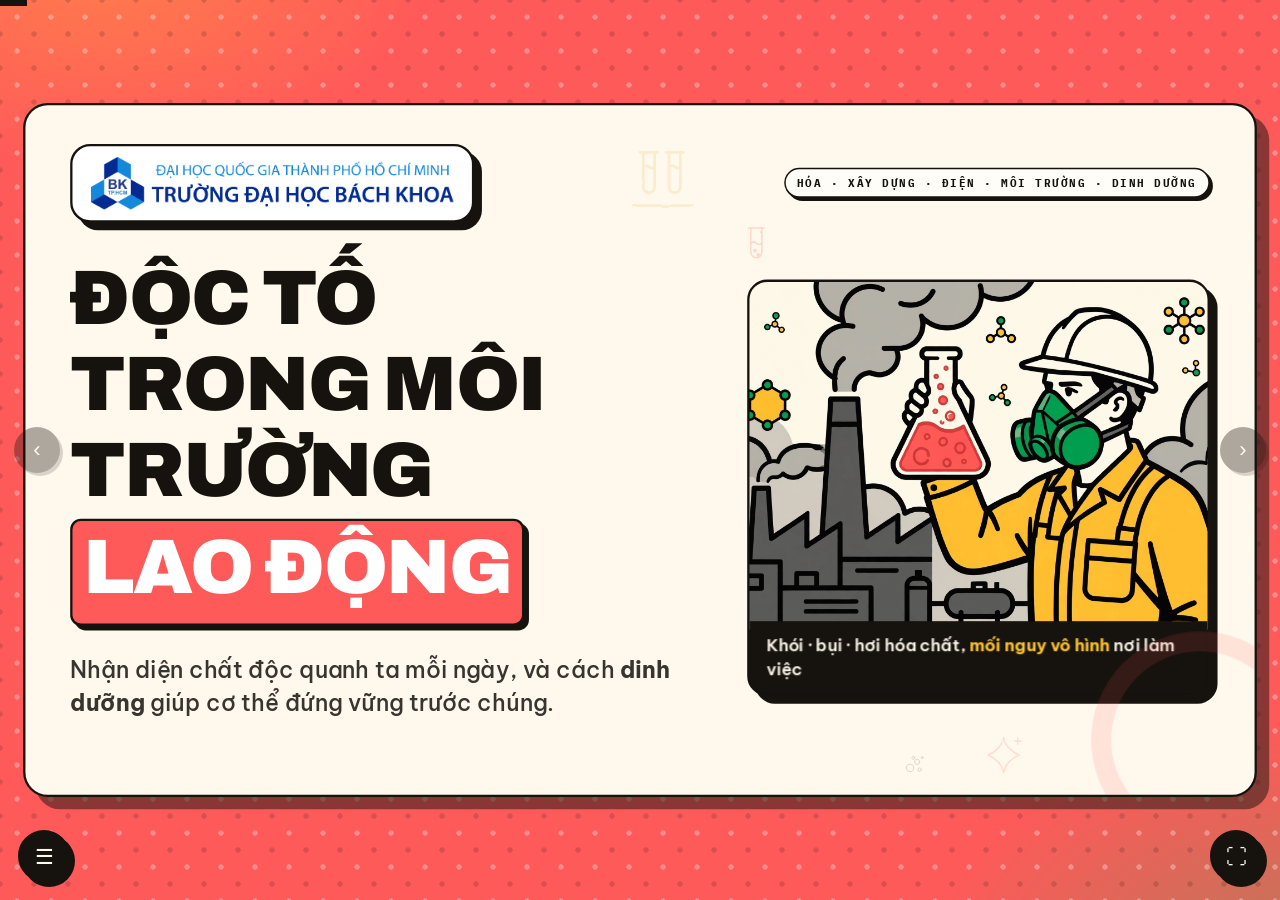
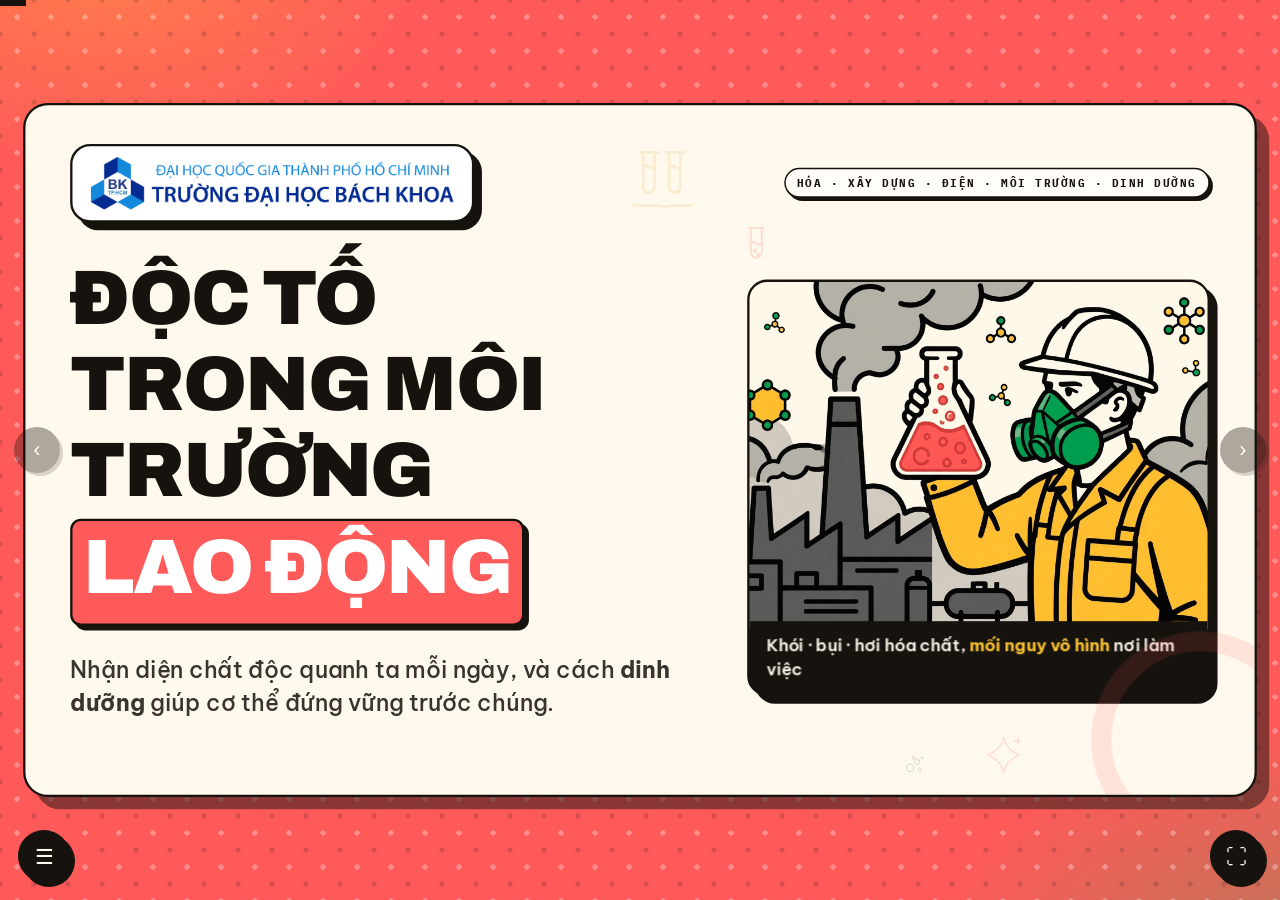
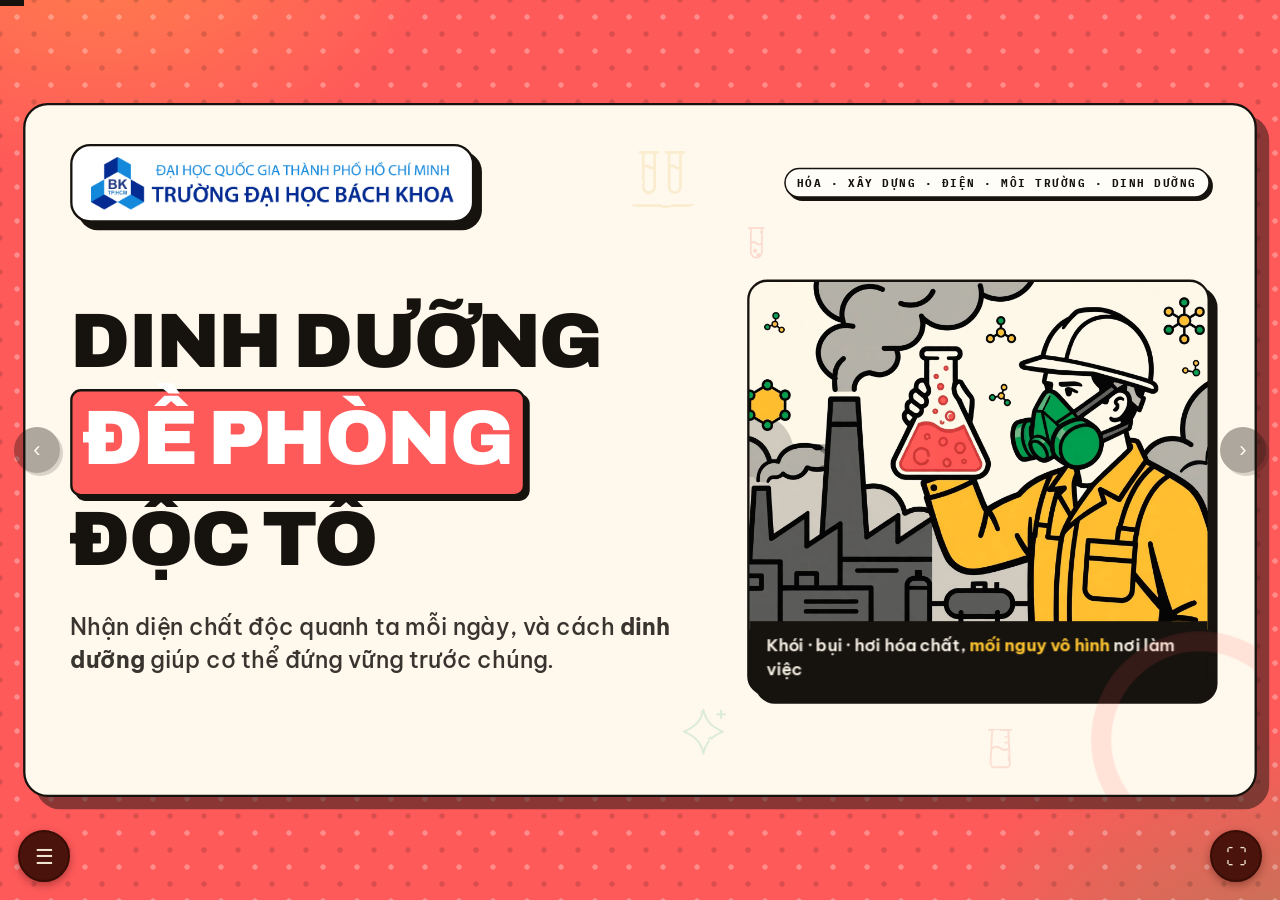
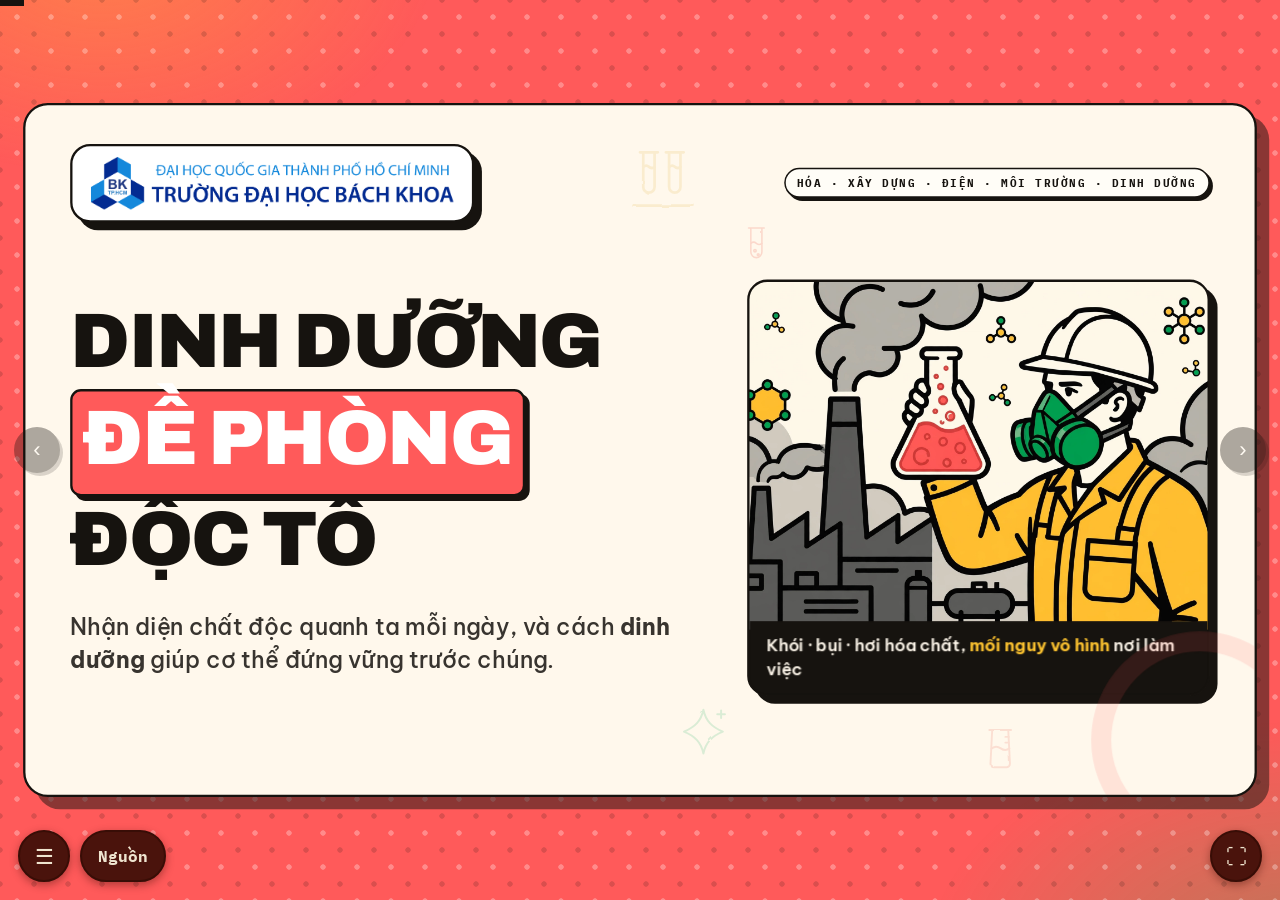
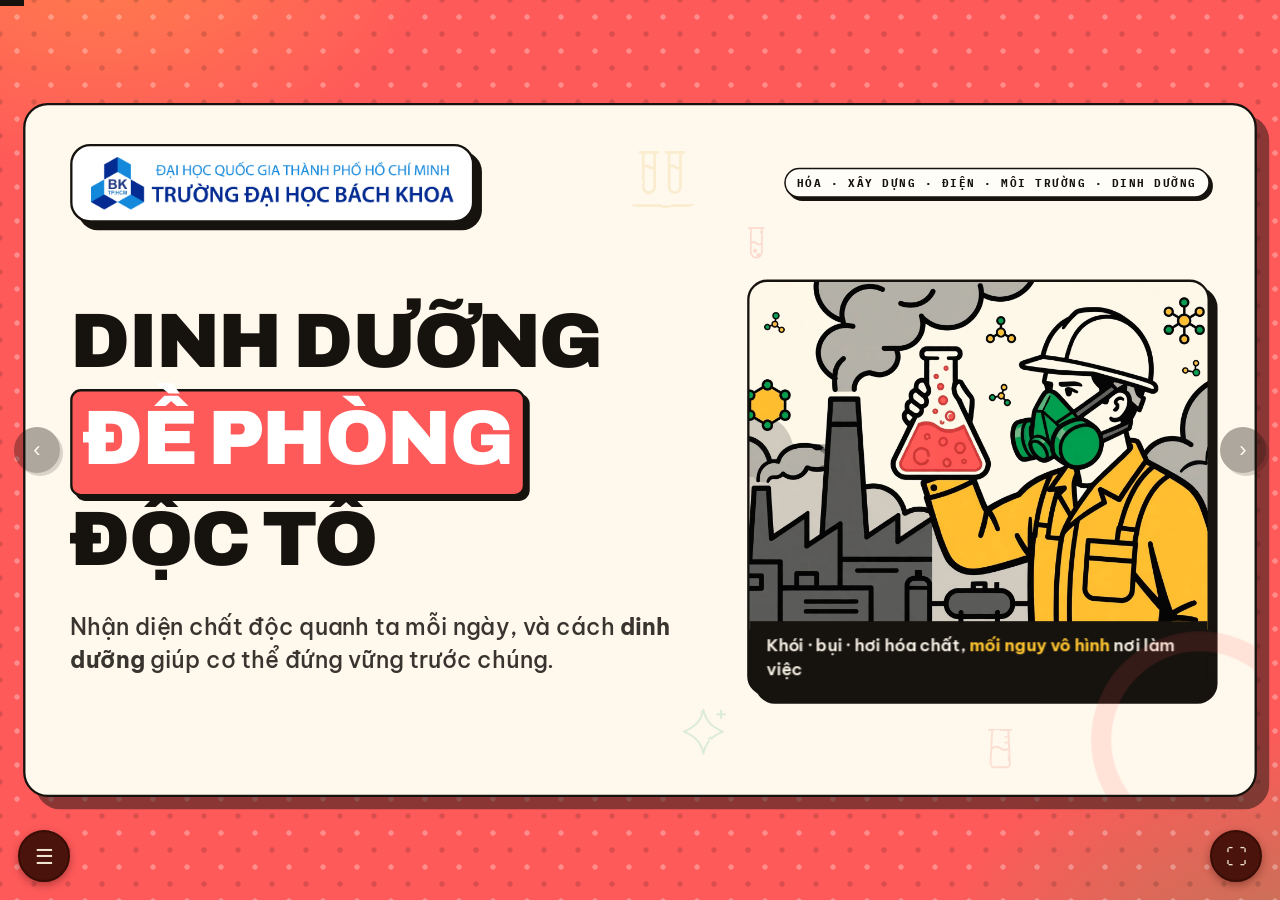
